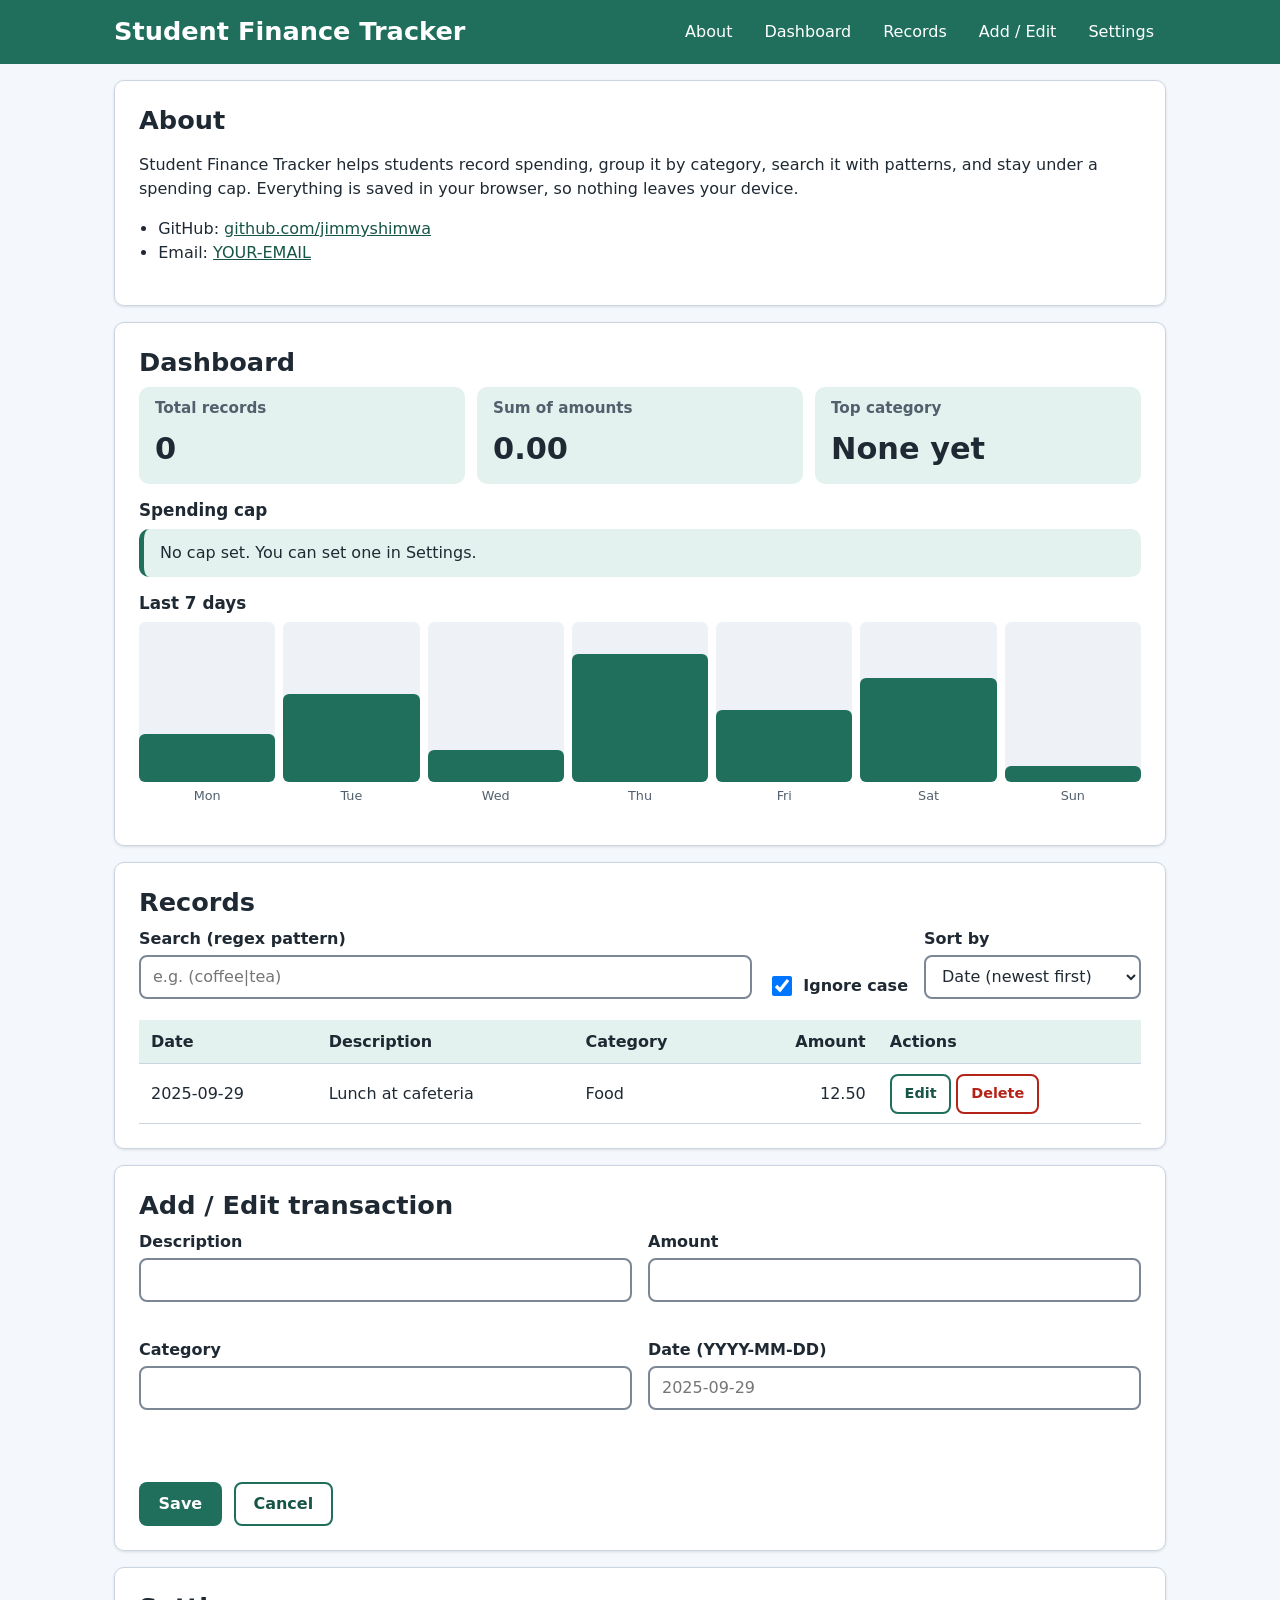
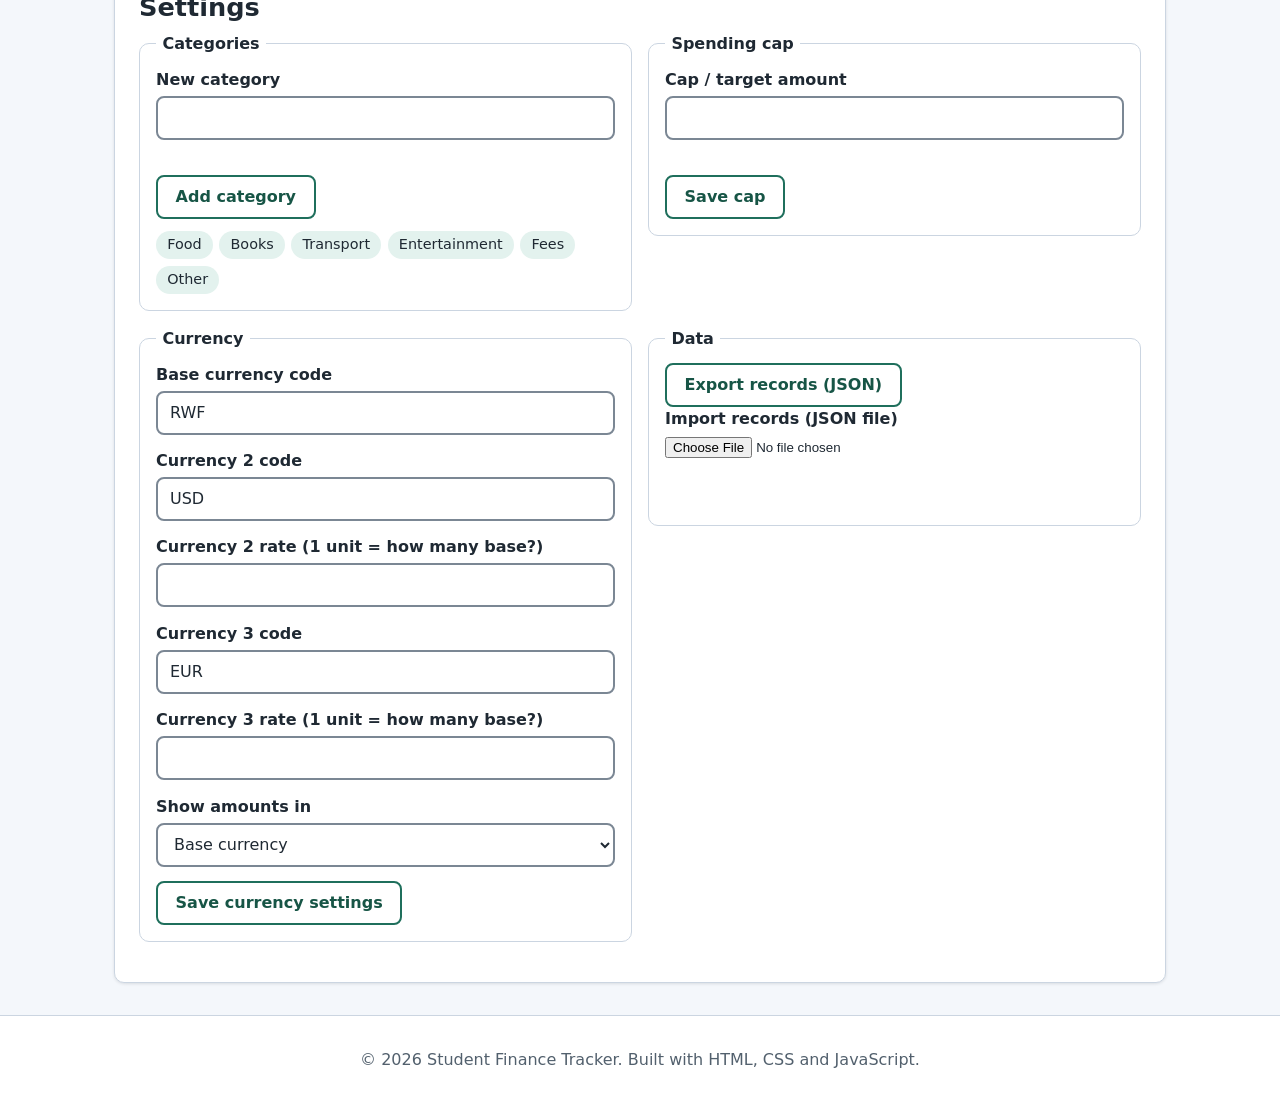
==== index.html @ 28bd65ac "M2: index.html, styles/main.css layout and css" ====
<!DOCTYPE html>
<html lang="en">
<head>
  <meta charset="UTF-8">
  <meta name="viewport" content="width=device-width, initial-scale=1">
  <title>Student Finance Tracker</title>
  <meta name="description" content="An accessible, responsive finance tracker for students.">
  <link rel="stylesheet" href="styles/main.css">
</head>
<body>
  <a class="skip-link" href="#main">Skip to main content</a>

  <header class="site-header">
    <div class="container header-inner">
      <h1 class="brand">Student Finance Tracker</h1>
      <nav aria-label="Main navigation">
        <ul class="nav-list">
          <li><a href="#about">About</a></li>
          <li><a href="#dashboard">Dashboard</a></li>
          <li><a href="#records">Records</a></li>
          <li><a href="#form-section">Add / Edit</a></li>
          <li><a href="#settings">Settings</a></li>
        </ul>
      </nav>
    </div>
  </header>

  <main id="main" tabindex="-1">
    <div class="container">

      <section id="about" class="panel" aria-labelledby="about-heading">
        <h2 id="about-heading">About</h2>
        <p>
          Student Finance Tracker helps students record spending, group it by
          category, search it with patterns, and stay under a spending cap.
          Everything is saved in your browser, so nothing leaves your device.
        </p>
        <ul class="about-links">
          <li>GitHub: <a href="https://github.com/jimmyshimwa" target="_blank" rel="noopener noreferrer">github.com/jimmyshimwa</a></li>
          <li>Email: <a href="mailto:YOUR-EMAIL">YOUR-EMAIL</a></li>
        </ul>
      </section>

      <section id="dashboard" class="panel" aria-labelledby="dashboard-heading">
        <h2 id="dashboard-heading">Dashboard</h2>

        <div class="stats-grid">
          <div class="stat-card">
            <h3>Total records</h3>
            <p class="stat-value" id="stat-count">0</p>
          </div>
          <div class="stat-card">
            <h3>Sum of amounts</h3>
            <p class="stat-value" id="stat-sum">0.00</p>
          </div>
          <div class="stat-card">
            <h3>Top category</h3>
            <p class="stat-value" id="stat-top">None yet</p>
          </div>
        </div>

        <div class="cap-box">
          <h3>Spending cap</h3>
          <p id="cap-message" class="cap-message" aria-live="polite">No cap set. You can set one in Settings.</p>
        </div>

        <div class="trend-box">
          <h3>Last 7 days</h3>
          <ol id="trend-bars" class="trend">
            <li><span class="bar-track"><span class="bar" style="--h: 30%"></span></span><span class="bar-label">Mon</span></li>
            <li><span class="bar-track"><span class="bar" style="--h: 55%"></span></span><span class="bar-label">Tue</span></li>
            <li><span class="bar-track"><span class="bar" style="--h: 20%"></span></span><span class="bar-label">Wed</span></li>
            <li><span class="bar-track"><span class="bar" style="--h: 80%"></span></span><span class="bar-label">Thu</span></li>
            <li><span class="bar-track"><span class="bar" style="--h: 45%"></span></span><span class="bar-label">Fri</span></li>
            <li><span class="bar-track"><span class="bar" style="--h: 65%"></span></span><span class="bar-label">Sat</span></li>
            <li><span class="bar-track"><span class="bar" style="--h: 10%"></span></span><span class="bar-label">Sun</span></li>
          </ol>
        </div>
      </section>

      <section id="records" class="panel" aria-labelledby="records-heading">
        <h2 id="records-heading">Records</h2>

        <div class="toolbar">
          <div class="field">
            <label for="search-input">Search (regex pattern)</label>
            <input type="search" id="search-input" autocomplete="off"
                   placeholder="e.g. (coffee|tea)" aria-describedby="search-status">
          </div>

          <div class="field check-field">
            <input type="checkbox" id="search-case" checked>
            <label for="search-case">Ignore case</label>
          </div>

          <div class="field">
            <label for="sort-select">Sort by</label>
            <select id="sort-select">
              <option value="date-desc">Date (newest first)</option>
              <option value="date-asc">Date (oldest first)</option>
              <option value="desc-asc">Description (A to Z)</option>
              <option value="desc-desc">Description (Z to A)</option>
              <option value="amount-asc">Amount (low to high)</option>
              <option value="amount-desc">Amount (high to low)</option>
            </select>
          </div>
        </div>

        <p id="search-status" class="field-error" role="status"></p>

        <div class="table-wrap">
          <table id="records-table">
            <caption class="visually-hidden">Your transactions</caption>
            <thead>
              <tr>
                <th scope="col">Date</th>
                <th scope="col">Description</th>
                <th scope="col">Category</th>
                <th scope="col" class="num">Amount</th>
                <th scope="col">Actions</th>
              </tr>
            </thead>
            <tbody id="records-body">
              <tr>
                <td>2025-09-29</td>
                <td>Lunch at cafeteria</td>
                <td>Food</td>
                <td class="num">12.50</td>
                <td>
                  <button type="button" class="btn btn-small btn-secondary">Edit</button>
                  <button type="button" class="btn btn-small btn-danger">Delete</button>
                </td>
              </tr>
            </tbody>
          </table>
        </div>

        <ul id="records-cards" class="cards">
          <li class="card">
            <p class="card-title">Lunch at cafeteria</p>
            <p class="card-meta">Food &middot; 2025-09-29</p>
            <p class="card-amount">12.50</p>
            <div class="card-actions">
              <button type="button" class="btn btn-small btn-secondary">Edit</button>
              <button type="button" class="btn btn-small btn-danger">Delete</button>
            </div>
          </li>
        </ul>

        <p id="empty-message" class="muted" hidden>No records to show.</p>
      </section>

      <section id="form-section" class="panel" aria-labelledby="form-heading">
        <h2 id="form-heading">Add / Edit transaction</h2>

        <form id="record-form" novalidate>
          <input type="hidden" id="record-id">

          <div class="field">
            <label for="description">Description</label>
            <input type="text" id="description" name="description" autocomplete="off"
                   aria-describedby="description-error">
            <p class="field-error" id="description-error" aria-live="polite"></p>
          </div>

          <div class="field">
            <label for="amount">Amount</label>
            <input type="text" id="amount" name="amount" inputmode="decimal" autocomplete="off"
                   aria-describedby="amount-error">
            <p class="field-error" id="amount-error" aria-live="polite"></p>
          </div>

          <div class="field">
            <label for="category">Category</label>
            <input type="text" id="category" name="category" list="category-options" autocomplete="off"
                   aria-describedby="category-error">
            <datalist id="category-options">
              <option value="Food"></option>
              <option value="Books"></option>
              <option value="Transport"></option>
              <option value="Entertainment"></option>
              <option value="Fees"></option>
              <option value="Other"></option>
            </datalist>
            <p class="field-error" id="category-error" aria-live="polite"></p>
          </div>

          <div class="field">
            <label for="date">Date (YYYY-MM-DD)</label>
            <input type="text" id="date" name="date" placeholder="2025-09-29" autocomplete="off"
                   aria-describedby="date-error">
            <p class="field-error" id="date-error" aria-live="polite"></p>
          </div>

          <p id="form-status" class="form-status" role="status"></p>

          <div class="form-actions">
            <button type="submit" class="btn btn-primary" id="save-btn">Save</button>
            <button type="button" class="btn btn-secondary" id="cancel-btn">Cancel</button>
          </div>
        </form>
      </section>

      <section id="settings" class="panel" aria-labelledby="settings-heading">
        <h2 id="settings-heading">Settings</h2>

        <div class="settings-grid">
          <fieldset>
            <legend>Categories</legend>
            <div class="field">
              <label for="new-category">New category</label>
              <input type="text" id="new-category" autocomplete="off" aria-describedby="new-category-error">
              <p class="field-error" id="new-category-error" aria-live="polite"></p>
            </div>
            <button type="button" class="btn btn-secondary" id="add-category-btn">Add category</button>
            <ul id="category-list" class="tag-list">
              <li>Food</li><li>Books</li><li>Transport</li><li>Entertainment</li><li>Fees</li><li>Other</li>
            </ul>
          </fieldset>

          <fieldset>
            <legend>Spending cap</legend>
            <div class="field">
              <label for="cap-input">Cap / target amount</label>
              <input type="text" id="cap-input" inputmode="decimal" autocomplete="off" aria-describedby="cap-error">
              <p class="field-error" id="cap-error" aria-live="polite"></p>
            </div>
            <button type="button" class="btn btn-secondary" id="save-cap-btn">Save cap</button>
          </fieldset>

          <fieldset>
            <legend>Currency</legend>
            <div class="field">
              <label for="base-currency">Base currency code</label>
              <input type="text" id="base-currency" value="RWF" maxlength="3" autocomplete="off">
            </div>
            <div class="field">
              <label for="currency-2">Currency 2 code</label>
              <input type="text" id="currency-2" value="USD" maxlength="3" autocomplete="off">
            </div>
            <div class="field">
              <label for="rate-2">Currency 2 rate (1 unit = how many base?)</label>
              <input type="text" id="rate-2" inputmode="decimal" autocomplete="off">
            </div>
            <div class="field">
              <label for="currency-3">Currency 3 code</label>
              <input type="text" id="currency-3" value="EUR" maxlength="3" autocomplete="off">
            </div>
            <div class="field">
              <label for="rate-3">Currency 3 rate (1 unit = how many base?)</label>
              <input type="text" id="rate-3" inputmode="decimal" autocomplete="off">
            </div>
            <div class="field">
              <label for="display-currency">Show amounts in</label>
              <select id="display-currency">
                <option value="base">Base currency</option>
                <option value="c2">Currency 2</option>
                <option value="c3">Currency 3</option>
              </select>
            </div>
            <button type="button" class="btn btn-secondary" id="save-currency-btn">Save currency settings</button>
          </fieldset>

          <fieldset>
            <legend>Data</legend>
            <button type="button" class="btn btn-secondary" id="export-btn">Export records (JSON)</button>
            <div class="field">
              <label for="import-file">Import records (JSON file)</label>
              <input type="file" id="import-file" accept="application/json,.json">
            </div>
            <p id="data-status" class="form-status" role="status"></p>
          </fieldset>
        </div>
      </section>

    </div>
  </main>

  <footer class="site-footer">
    <div class="container">
      <p>&copy; 2026 Student Finance Tracker. Built with HTML, CSS and JavaScript.</p>
    </div>
  </footer>

  <script type="module" src="scripts/ui.js"></script>
</body>
</html>
---- styles/main.css ----
:root {
  --bg: #f4f7fb;
  --surface: #ffffff;
  --text: #1f2933;
  --muted: #52606d;
  --primary: #1f6f5c;
  --primary-dark: #175546;
  --primary-soft: #e3f2ee;
  --border: #cbd5e1;
  --input-border: #7b8794;
  --danger: #b42318;
  --danger-dark: #8f1d14;
  --danger-soft: #fdecea;
  --warning-soft: #fff4d6;
  --focus: #1d4ed8;
  --radius: 10px;
  --shadow: 0 1px 3px rgba(31, 41, 51, 0.12);
}

*, *::before, *::after { box-sizing: border-box; }

html { scroll-behavior: smooth; }

body {
  margin: 0;
  font-family: system-ui, -apple-system, "Segoe UI", Roboto, Arial, sans-serif;
  font-size: 1rem;
  line-height: 1.5;
  color: var(--text);
  background: var(--bg);
}

.container {
  width: 100%;
  max-width: 1100px;
  margin: 0 auto;
  padding: 0 0.75rem;
}

h1, h2, h3 { line-height: 1.25; margin: 0 0 0.5rem; }
h2 { font-size: 1.4rem; }
h3 { font-size: 1.05rem; }

a { color: var(--primary-dark); }
a:hover { color: var(--primary); }

.muted { color: var(--muted); }

.visually-hidden {
  position: absolute;
  width: 1px;
  height: 1px;
  margin: -1px;
  padding: 0;
  overflow: hidden;
  clip: rect(0, 0, 0, 0);
  white-space: nowrap;
  border: 0;
}

:focus-visible {
  outline: 3px solid var(--focus);
  outline-offset: 2px;
}

main:focus { outline: none; }

.skip-link {
  position: absolute;
  top: -3rem;
  left: 0.5rem;
  z-index: 100;
  padding: 0.6rem 1rem;
  background: var(--primary-dark);
  color: #ffffff;
  border-radius: 0 0 var(--radius) var(--radius);
  transition: top 0.2s ease;
}
.skip-link:focus { top: 0; }

.site-header {
  background: var(--primary);
  color: #ffffff;
  padding: 0.75rem 0;
}

.header-inner {
  display: flex;
  flex-direction: column;
  gap: 0.5rem;
}

.brand { font-size: 1.35rem; margin: 0; }

.nav-list {
  display: flex;
  flex-wrap: wrap;
  gap: 0.25rem 0.5rem;
  list-style: none;
  margin: 0;
  padding: 0;
}

.nav-list a {
  display: inline-block;
  padding: 0.5rem 0.75rem;
  color: #ffffff;
  text-decoration: none;
  border-radius: 6px;
  transition: background-color 0.2s ease;
}
.nav-list a:hover { background: var(--primary-dark); color: #ffffff; }
.nav-list a:focus-visible { outline-color: #ffffff; }

main { display: block; padding: 1rem 0; }

.panel {
  background: var(--surface);
  border: 1px solid var(--border);
  border-radius: var(--radius);
  box-shadow: var(--shadow);
  padding: 1rem;
  margin-bottom: 1rem;
  animation: fade-up 0.5s ease both;
}

.about-links { padding-left: 1.2rem; }

.stats-grid {
  display: grid;
  grid-template-columns: 1fr;
  gap: 0.75rem;
  margin-bottom: 1rem;
}

.stat-card {
  background: var(--primary-soft);
  border-radius: var(--radius);
  padding: 0.75rem 1rem;
}
.stat-card h3 { color: var(--muted); font-size: 0.95rem; font-weight: 600; }
.stat-value { margin: 0; font-size: 1.6rem; font-weight: 700; overflow-wrap: anywhere; }

.cap-box, .trend-box { margin-bottom: 1rem; }

.cap-message {
  margin: 0;
  padding: 0.75rem 1rem;
  border-radius: var(--radius);
  background: var(--primary-soft);
  border-left: 5px solid var(--primary);
}
.cap-message.is-over {
  background: var(--danger-soft);
  border-left-color: var(--danger);
  color: var(--danger-dark);
  font-weight: 600;
}

.trend {
  display: flex;
  align-items: flex-end;
  gap: 0.5rem;
  list-style: none;
  margin: 0;
  padding: 0;
}
.trend li {
  flex: 1;
  display: flex;
  flex-direction: column;
  align-items: center;
  gap: 0.25rem;
}
.bar-track {
  display: flex;
  align-items: flex-end;
  width: 100%;
  height: 120px;
  background: #eef2f7;
  border-radius: 6px;
  overflow: hidden;
}
.bar {
  display: block;
  width: 100%;
  height: var(--h, 0%);
  background: var(--primary);
  border-radius: 6px 6px 0 0;
  transition: height 0.6s ease;
}
.bar-label { font-size: 0.8rem; color: var(--muted); }

.field { margin-bottom: 0.9rem; }

label { display: block; font-weight: 600; margin-bottom: 0.25rem; }

input[type="text"],
input[type="search"],
input[type="number"],
select {
  width: 100%;
  min-height: 44px;
  padding: 0.5rem 0.75rem;
  font: inherit;
  color: var(--text);
  background: #ffffff;
  border: 2px solid var(--input-border);
  border-radius: 8px;
  transition: border-color 0.2s ease, box-shadow 0.2s ease;
}
input:focus-visible, select:focus-visible {
  border-color: var(--focus);
}

input[type="file"] { max-width: 100%; }

input[aria-invalid="true"] {
  border-color: var(--danger);
  background: var(--danger-soft);
}

.check-field {
  display: flex;
  align-items: center;
  gap: 0.5rem;
}
.check-field input { width: 1.25rem; height: 1.25rem; }
.check-field label { margin: 0; }

.field-error {
  min-height: 1.2em;
  margin: 0.25rem 0 0;
  color: var(--danger);
  font-size: 0.9rem;
}

.form-status {
  min-height: 1.5em;
  margin: 0 0 0.75rem;
  font-weight: 600;
}

.form-actions { display: flex; gap: 0.75rem; flex-wrap: wrap; }

fieldset {
  border: 1px solid var(--border);
  border-radius: var(--radius);
  padding: 0.75rem 1rem 1rem;
  margin: 0 0 1rem;
}
legend { font-weight: 700; padding: 0 0.4rem; }

.settings-grid { display: block; }

.tag-list {
  display: flex;
  flex-wrap: wrap;
  gap: 0.4rem;
  list-style: none;
  padding: 0;
  margin: 0.75rem 0 0;
}
.tag-list li {
  background: var(--primary-soft);
  padding: 0.2rem 0.7rem;
  border-radius: 999px;
  font-size: 0.9rem;
}

.btn {
  min-height: 44px;
  padding: 0.5rem 1.1rem;
  font: inherit;
  font-weight: 600;
  border: 2px solid transparent;
  border-radius: 8px;
  cursor: pointer;
  transition: background-color 0.2s ease, transform 0.1s ease;
}
.btn:active { transform: scale(0.97); }

.btn-primary { background: var(--primary); color: #ffffff; }
.btn-primary:hover { background: var(--primary-dark); }

.btn-secondary { background: #ffffff; color: var(--primary-dark); border-color: var(--primary); }
.btn-secondary:hover { background: var(--primary-soft); }

.btn-danger { background: #ffffff; color: var(--danger); border-color: var(--danger); }
.btn-danger:hover { background: var(--danger-soft); }

.btn-small { min-height: 40px; padding: 0.3rem 0.8rem; font-size: 0.9rem; }

.toolbar { display: block; }

mark {
  background: #ffe58f;
  color: var(--text);
  padding: 0 0.1em;
  border-radius: 3px;
}

.table-wrap { display: none; }

.cards {
  display: grid;
  gap: 0.75rem;
  list-style: none;
  margin: 0;
  padding: 0;
}
.card {
  background: #ffffff;
  border: 1px solid var(--border);
  border-radius: var(--radius);
  padding: 0.75rem 1rem;
  animation: fade-up 0.35s ease both;
}
.card-title { margin: 0; font-weight: 700; overflow-wrap: anywhere; }
.card-meta { margin: 0.1rem 0; color: var(--muted); font-size: 0.9rem; }
.card-amount { margin: 0.25rem 0 0.5rem; font-size: 1.25rem; font-weight: 700; }
.card-actions { display: flex; gap: 0.5rem; }

table { width: 100%; border-collapse: collapse; }
th, td { padding: 0.6rem 0.75rem; text-align: left; border-bottom: 1px solid var(--border); }
th { background: var(--primary-soft); font-weight: 700; }
td { overflow-wrap: anywhere; }
.num { text-align: right; }
tbody tr { transition: background-color 0.2s ease; }
tbody tr:hover { background: #f1f7f5; }

.site-footer {
  padding: 1rem 0;
  text-align: center;
  color: var(--muted);
  border-top: 1px solid var(--border);
  background: var(--surface);
}

@keyframes fade-up {
  from { opacity: 0; transform: translateY(12px); }
  to   { opacity: 1; transform: translateY(0); }
}

@media (min-width: 360px) {
  .container { padding: 0 1rem; }
  .stats-grid { grid-template-columns: repeat(2, 1fr); }
  .stats-grid .stat-card:last-child { grid-column: 1 / -1; }
}

@media (min-width: 768px) {
  .header-inner { flex-direction: row; align-items: center; justify-content: space-between; }
  .panel { padding: 1.5rem; }
  h2 { font-size: 1.6rem; }

  .stats-grid { grid-template-columns: repeat(3, 1fr); }
  .stats-grid .stat-card:last-child { grid-column: auto; }

  .toolbar { display: flex; gap: 1rem; align-items: flex-end; }
  .toolbar .field:first-child { flex: 1; }
  .toolbar .field { margin-bottom: 0; }

  .cards { display: none; }
  .table-wrap { display: block; overflow-x: auto; }

  #record-form { display: grid; grid-template-columns: 1fr 1fr; column-gap: 1rem; }
  #record-form .form-status,
  #record-form .form-actions { grid-column: 1 / -1; }

  .settings-grid { display: grid; grid-template-columns: 1fr 1fr; column-gap: 1rem; align-items: start; }
}

@media (min-width: 1024px) {
  .container { padding: 0 1.5rem; }
  .brand { font-size: 1.6rem; }
  .stat-value { font-size: 1.9rem; }
  .bar-track { height: 160px; }
}

@media (prefers-reduced-motion: reduce) {
  *, *::before, *::after {
    animation: none !important;
    transition: none !important;
    scroll-behavior: auto !important;
  }
}
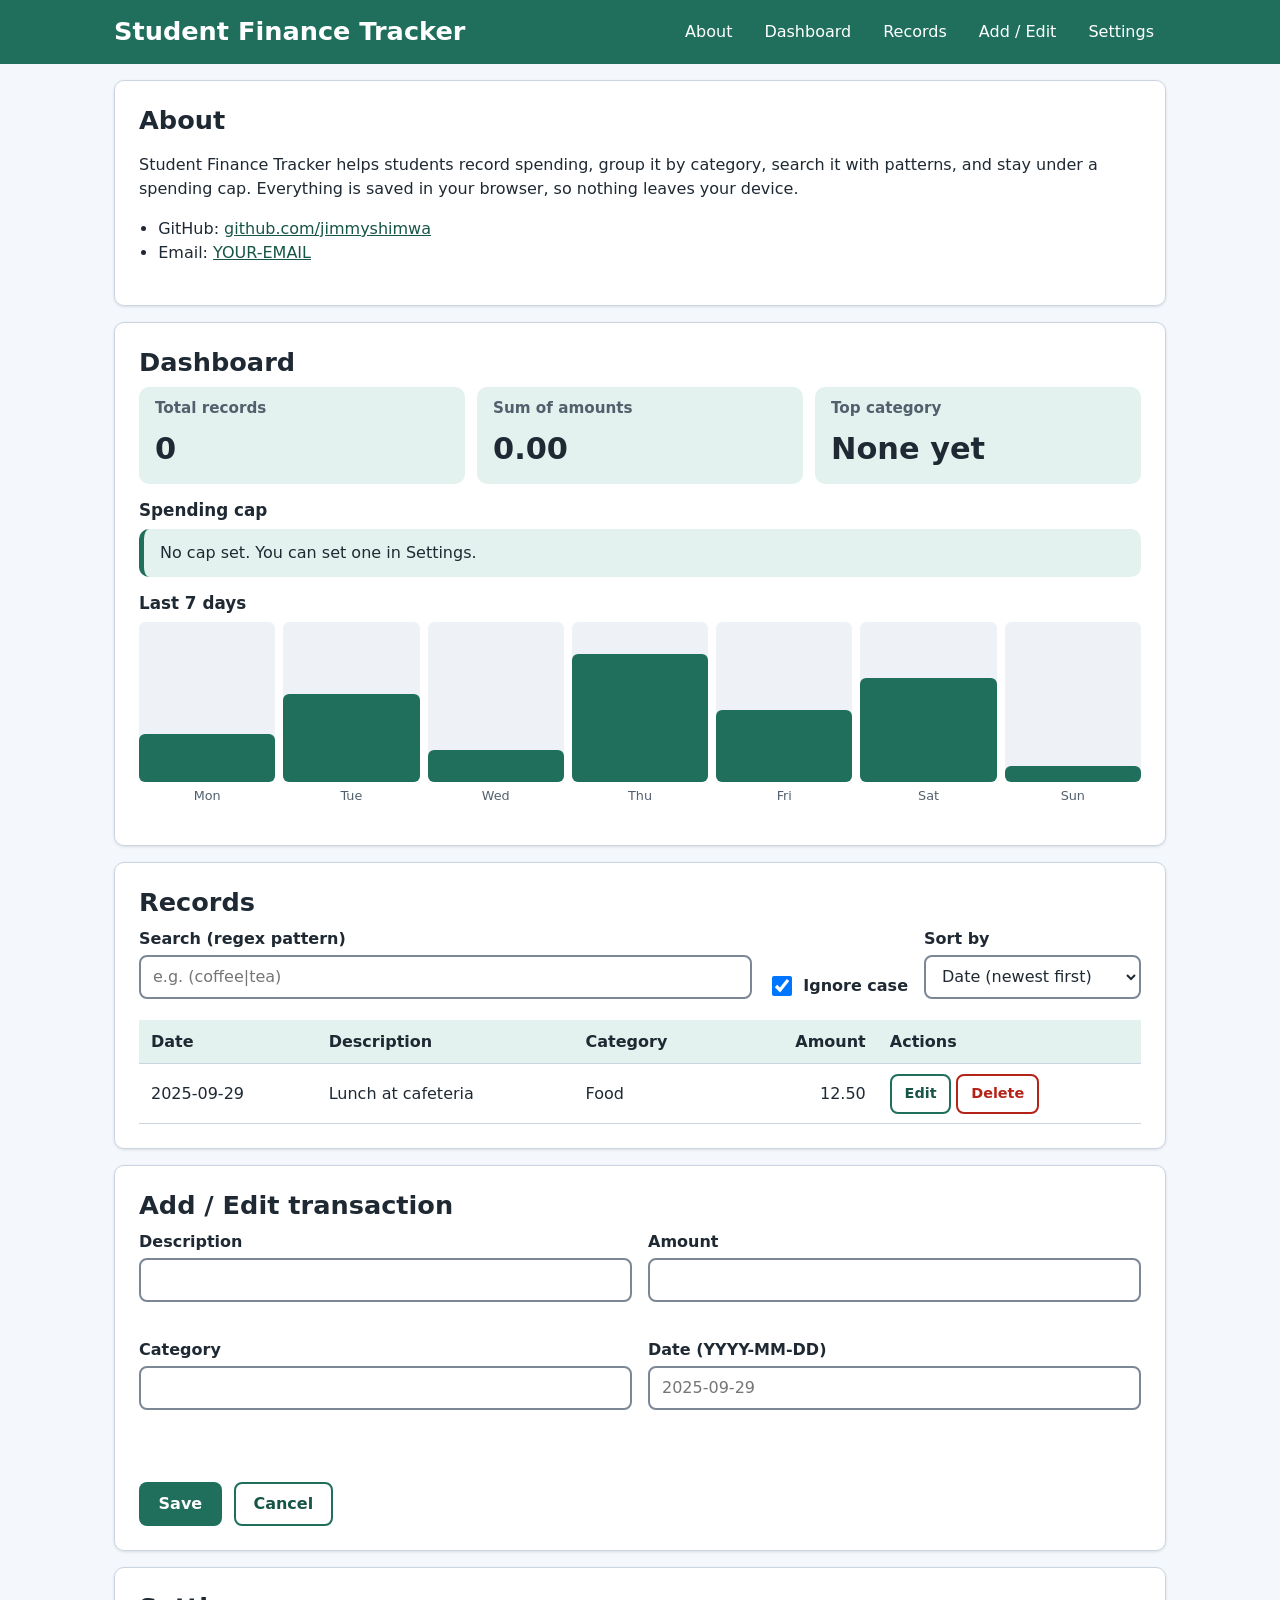
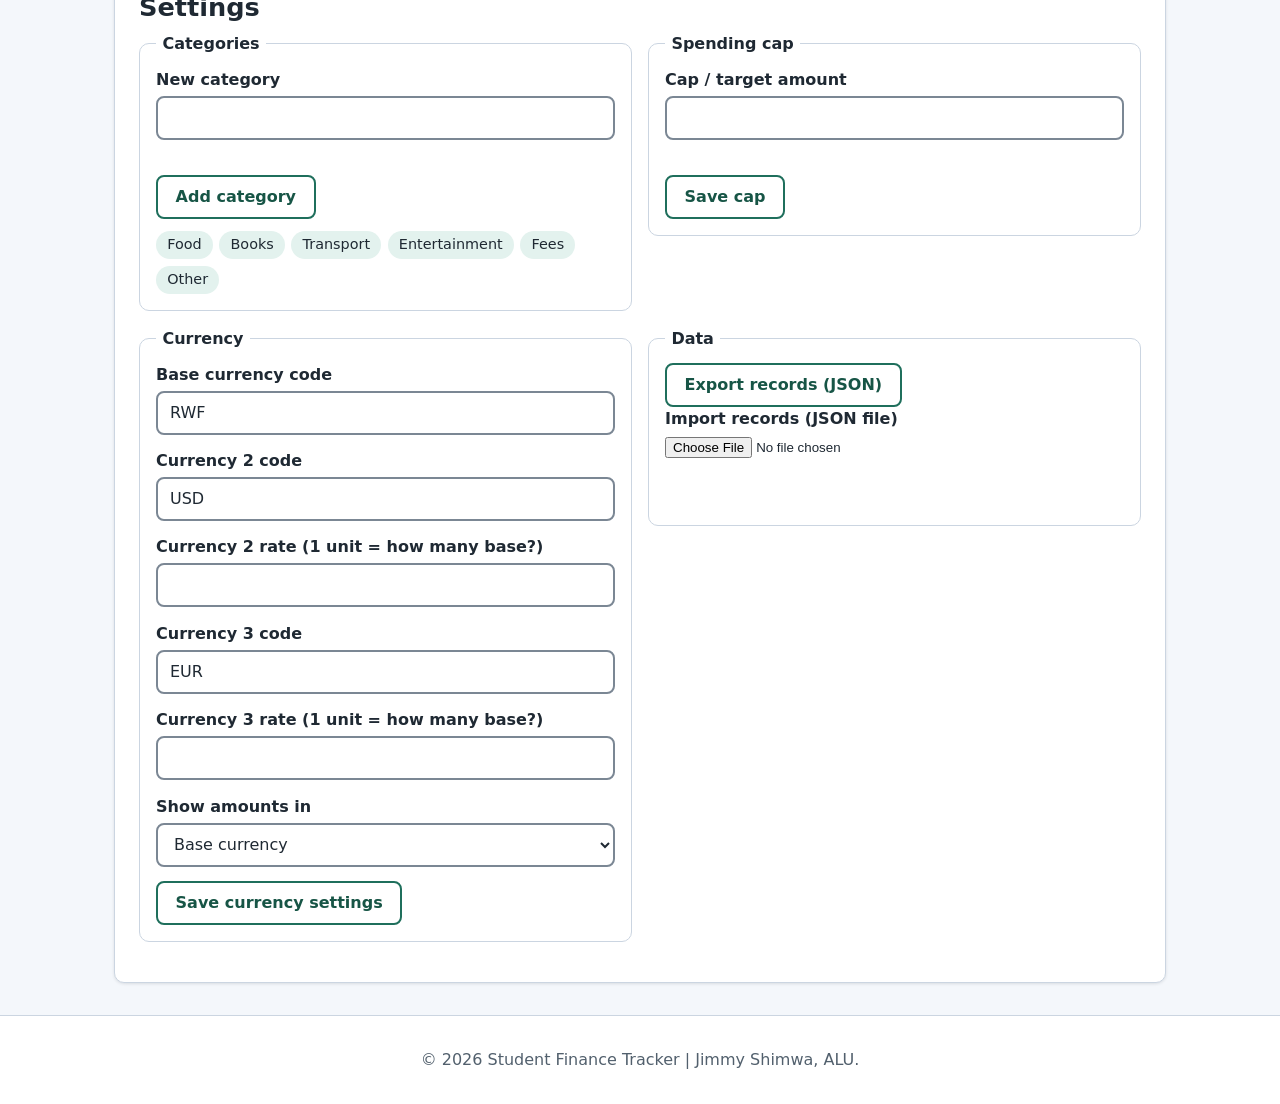
==== commit e02f8703: "M3: form validation and tests" ====
--- a/index.html
+++ b/index.html
@@ -278,7 +278,7 @@
 
   <footer class="site-footer">
     <div class="container">
-      <p>&copy; 2026 Student Finance Tracker. Built with HTML, CSS and JavaScript.</p>
+      <p>&copy; 2026 Student Finance Tracker | Jimmy Shimwa, ALU.</p>
     </div>
   </footer>
 
--- a/styles/main.css
+++ b/styles/main.css
@@ -383,4 +383,12 @@
     transition: none !important;
     scroll-behavior: auto !important;
   }
-}+}
+
+
+
+
+
+.field-error.is-warning { color: #8a5a00;}
+.form-status.is-ok { color: var(--primary-dark); }
+.form-status.is-error { color: var(--danger);}
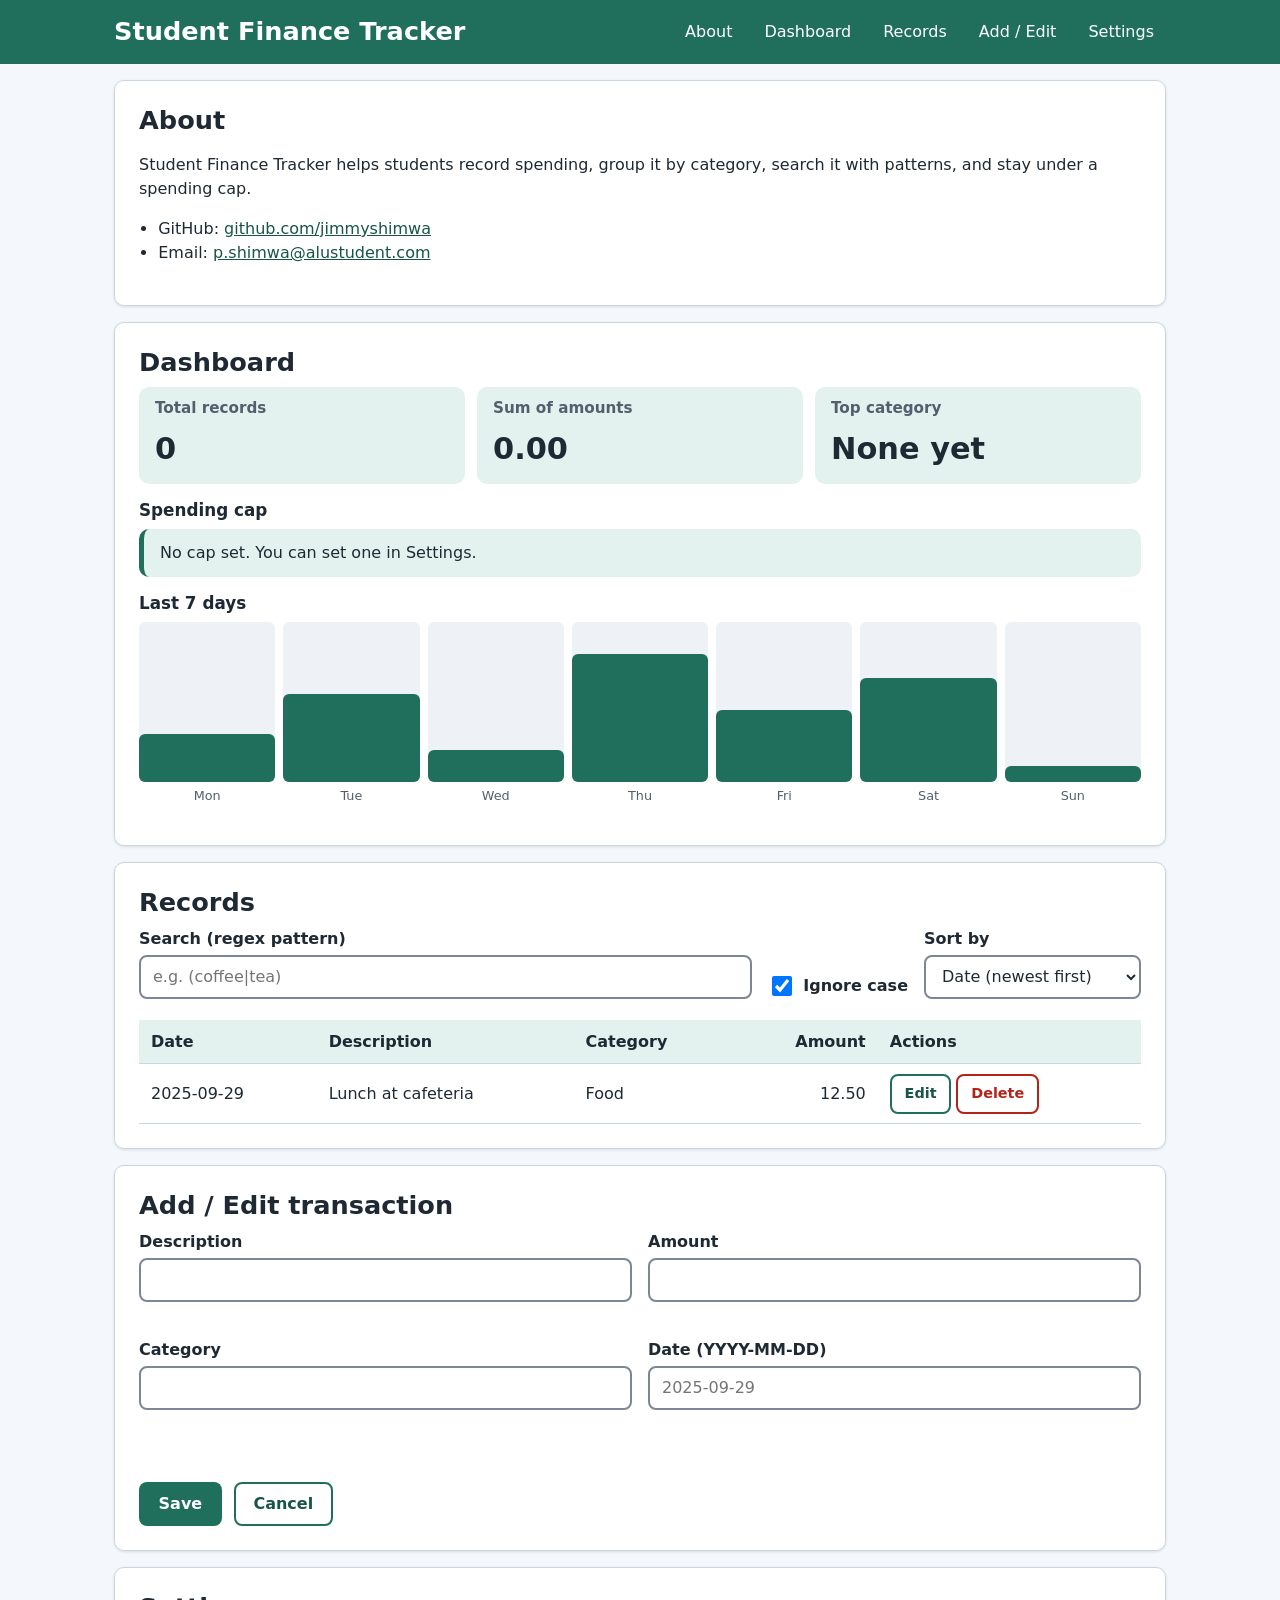
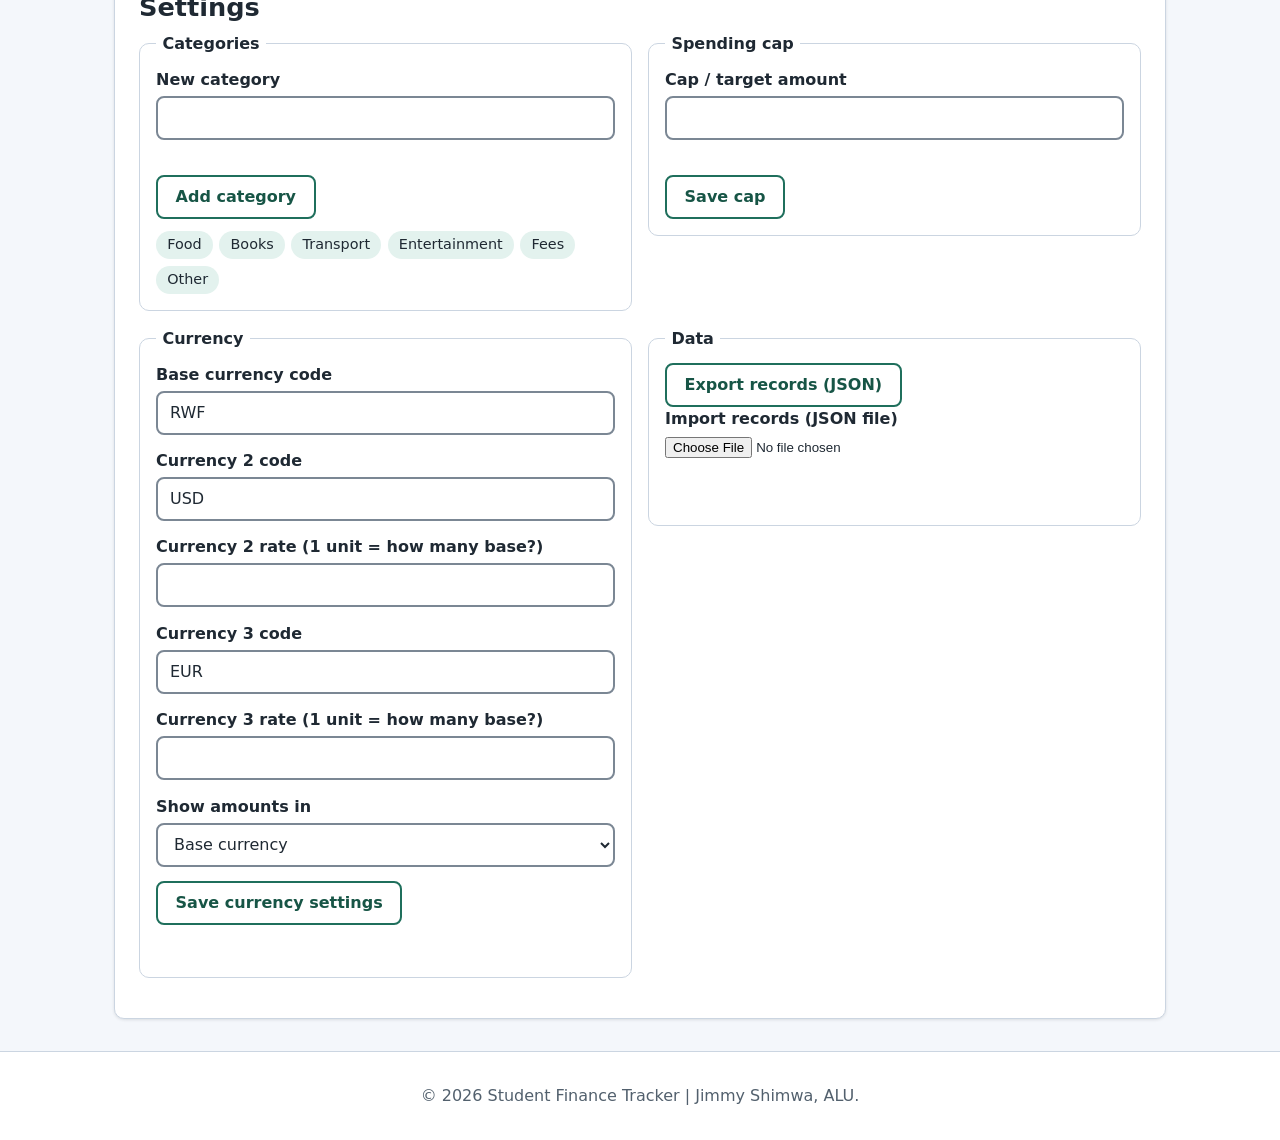
==== commit 1803bf3b: "M6: persistence, import/export, settings" ====
--- a/index.html
+++ b/index.html
@@ -33,11 +33,10 @@
         <p>
           Student Finance Tracker helps students record spending, group it by
           category, search it with patterns, and stay under a spending cap.
-          Everything is saved in your browser, so nothing leaves your device.
         </p>
         <ul class="about-links">
           <li>GitHub: <a href="https://github.com/jimmyshimwa" target="_blank" rel="noopener noreferrer">github.com/jimmyshimwa</a></li>
-          <li>Email: <a href="mailto:YOUR-EMAIL">YOUR-EMAIL</a></li>
+          <li>Email: <a href="mailto:p.shimwa@alustudent.com">p.shimwa@alustudent.com</a></li>
         </ul>
       </section>
 
@@ -259,6 +258,7 @@
               </select>
             </div>
             <button type="button" class="btn btn-secondary" id="save-currency-btn">Save currency settings</button>
+            <p id="currency-status" class="form-status" role="status"></p>
           </fieldset>
 
           <fieldset>
--- a/styles/main.css
+++ b/styles/main.css
@@ -392,3 +392,6 @@
 .field-error.is-warning { color: #8a5a00;}
 .form-status.is-ok { color: var(--primary-dark); }
 .form-status.is-error { color: var(--danger);}
+
+
+.tag-list .btn { min-height: 28px; padding: 0 0.5rem; margin-left: 0.3rem; }
